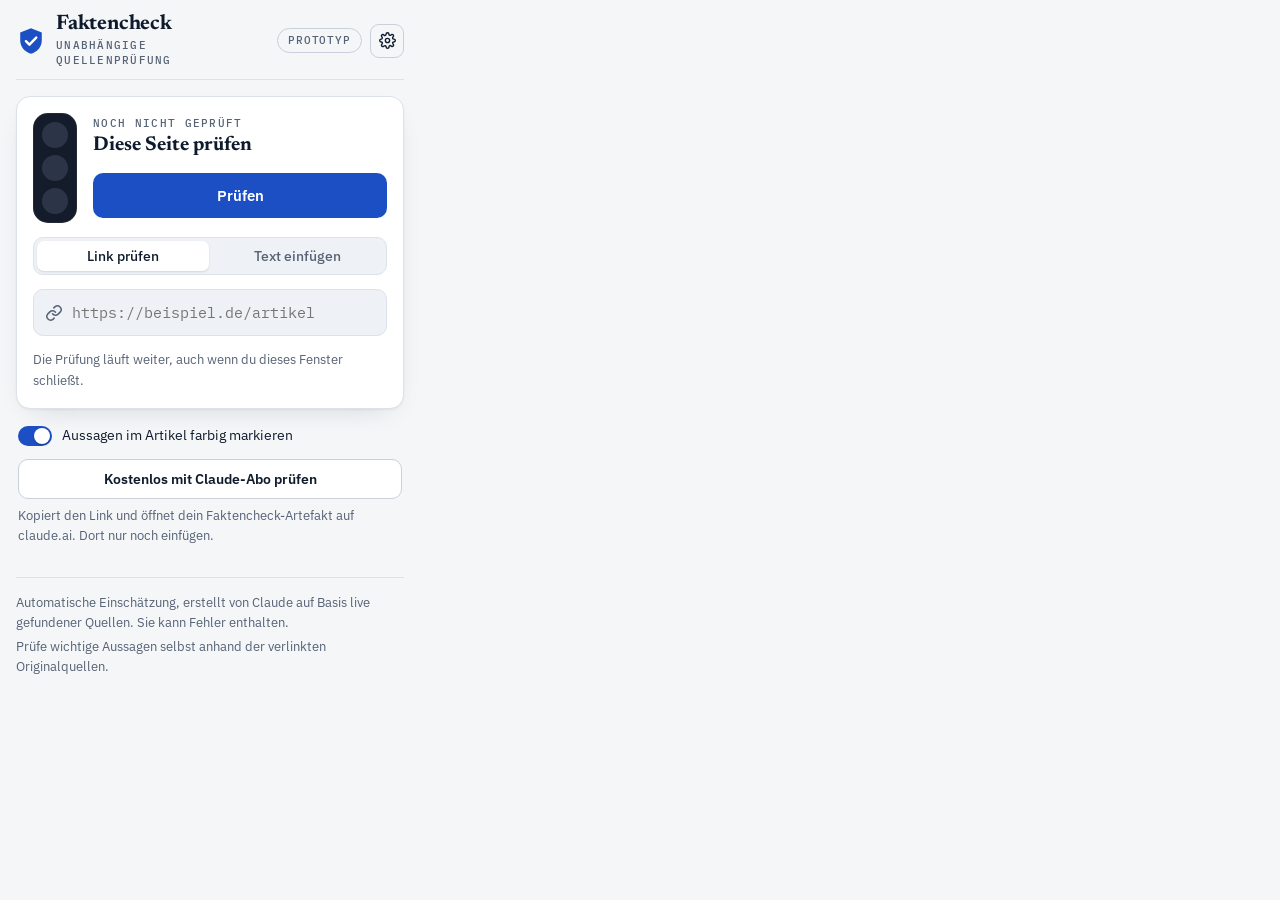
==== popup.html @ 57035a13 "Initial commit: Faktencheck Ampel prototype v2.2.0" ====
<!doctype html>
<html lang="de">
<head>
<meta charset="utf-8">
<meta name="viewport" content="width=device-width,initial-scale=1">
<title>Faktencheck</title>
<link rel="stylesheet" href="https://fonts.googleapis.com/css2?family=Newsreader:opsz,wght@6..72,500;6..72,700&family=IBM+Plex+Sans:wght@400;500;600&family=IBM+Plex+Mono:wght@400;500&display=swap">
<style>

/* Layout: toolbar popup version of the verification desk — same column as the artifact, sized for a 420px popup */
:root{
  --bg:#f5f6f8; --surface:#ffffff; --sunk:#eef1f5; --ink:#0f1b2d; --muted:#566275; --line:#dde2ea; --line-2:#c9d0db;
  --accent:#1c4fc4; --accent-ink:#ffffff; --accent-soft:#e8eefb;
  --true:#17754a; --true-bg:#e2f2e9; --false:#b3261e; --false-bg:#fbe6e4;
  --warn:#8f5b00; --warn-bg:#fbf0d8; --unk:#566275; --unk-bg:#eaedf2;
  --shadow:0 1px 2px rgba(15,27,45,.05),0 10px 28px -16px rgba(15,27,45,.22);
  --display:"Newsreader",Georgia,"Times New Roman",serif;
  --body:"IBM Plex Sans",system-ui,-apple-system,"Segoe UI",sans-serif;
  --mono:"IBM Plex Mono",ui-monospace,Menlo,Consolas,monospace;
}
@media (prefers-color-scheme:dark){:root:not([data-theme="light"]){
  --bg:#0c111a; --surface:#141b27; --sunk:#0f1520; --ink:#e8ecf3; --muted:#9aa5b8; --line:#253043; --line-2:#334058;
  --accent:#86a8ff; --accent-ink:#0c111a; --accent-soft:#1a2440;
  --true:#5fd197; --true-bg:#122b22; --false:#ff8f86; --false-bg:#36191b;
  --warn:#f0c063; --warn-bg:#33280f; --unk:#aab3c5; --unk-bg:#1f2736;
  --shadow:0 1px 2px rgba(0,0,0,.35),0 12px 30px -18px rgba(0,0,0,.6); color-scheme:dark}}
:root[data-theme="dark"]{
  --bg:#0c111a; --surface:#141b27; --sunk:#0f1520; --ink:#e8ecf3; --muted:#9aa5b8; --line:#253043; --line-2:#334058;
  --accent:#86a8ff; --accent-ink:#0c111a; --accent-soft:#1a2440;
  --true:#5fd197; --true-bg:#122b22; --false:#ff8f86; --false-bg:#36191b;
  --warn:#f0c063; --warn-bg:#33280f; --unk:#aab3c5; --unk-bg:#1f2736;
  --shadow:0 1px 2px rgba(0,0,0,.35),0 12px 30px -18px rgba(0,0,0,.6); color-scheme:dark}
[hidden]{display:none!important}
body{background:var(--bg);color:var(--ink);font:15px/1.6 var(--body);-webkit-font-smoothing:antialiased}
.wrap{max-width:780px;margin:0 auto;padding-block:0 56px;padding-left:max(16px,env(safe-area-inset-left,0px));padding-right:max(16px,env(safe-area-inset-right,0px));display:flex;flex-direction:column;gap:20px}

/* brand bar */
.topbar{display:flex;align-items:center;justify-content:space-between;gap:12px;padding-block:18px 14px;border-bottom:1px solid var(--line)}
.brand{display:flex;align-items:center;gap:10px;color:var(--ink);text-decoration:none}
.brand svg{width:30px;height:30px;flex:none}
.wordmark{font:700 21px/1 var(--display);letter-spacing:-.01em}
.wordmark small{display:block;font:500 10.5px/1.4 var(--mono);letter-spacing:.12em;text-transform:uppercase;color:var(--muted);margin-top:3px}
.badge{font:500 11px/1 var(--mono);letter-spacing:.08em;text-transform:uppercase;color:var(--muted);border:1px solid var(--line-2);border-radius:999px;padding:6px 10px;white-space:nowrap}

/* hero */
.hero{display:flex;flex-direction:column;gap:8px;padding-top:10px}
h1{font:700 clamp(30px,6.2vw,46px)/1.05 var(--display);margin:0;text-wrap:balance;letter-spacing:-.015em}
.lede{color:var(--muted);margin:0;max-width:62ch;font-size:16px}

.eyebrow{font:500 11px/1 var(--mono);letter-spacing:.12em;text-transform:uppercase;color:var(--muted)}

/* input desk */
.desk{background:var(--surface);border:1px solid var(--line);border-radius:14px;padding:18px;display:flex;flex-direction:column;gap:14px;box-shadow:var(--shadow)}
.tabs{display:inline-flex;gap:2px;padding:3px;background:var(--sunk);border:1px solid var(--line);border-radius:10px;align-self:flex-start}
.tab{font:500 13.5px var(--body);background:none;border:0;color:var(--muted);border-radius:7px;padding:6px 14px;cursor:pointer}
.tab[aria-selected="true"]{background:var(--surface);color:var(--ink);box-shadow:0 1px 2px rgba(15,27,45,.12)}
.row{display:flex;gap:8px;flex-wrap:wrap}
.field{position:relative;flex:1 1 280px;min-width:0;display:flex}
.field svg{position:absolute;left:12px;top:50%;width:18px;height:18px;margin-top:-9px;color:var(--muted);pointer-events:none}
input[type=url]{flex:1;min-width:0;font:15px var(--mono);color:var(--ink);background:var(--sunk);border:1px solid var(--line);border-radius:10px;padding:13px 12px 13px 38px}
textarea{flex:1 1 100%;font:15px/1.55 var(--body);color:var(--ink);background:var(--sunk);border:1px solid var(--line);border-radius:10px;padding:12px;min-height:150px;resize:vertical;width:100%;box-sizing:border-box}
input:focus,textarea:focus{border-color:var(--accent);outline:0;box-shadow:0 0 0 3px var(--accent-soft)}
button:focus-visible,a:focus-visible{outline:2px solid var(--accent);outline-offset:2px}
.btn{font:600 15px var(--body);background:var(--accent);color:var(--accent-ink);border:0;border-radius:10px;padding:13px 22px;cursor:pointer;display:inline-flex;align-items:center;gap:8px}
.btn:hover:not(:disabled){filter:brightness(1.08)}
.btn.ghost{background:var(--surface);color:var(--ink);border:1px solid var(--line-2)}
.btn:disabled{opacity:.5;cursor:default}
.note{font-size:13px;color:var(--muted);margin:0;display:flex;gap:7px;align-items:flex-start}
.note svg{width:15px;height:15px;flex:none;margin-top:2px}
.note.warn{color:var(--warn)}

/* progress */
.log{display:flex;flex-direction:column;gap:7px;padding:12px 14px;background:var(--sunk);border:1px solid var(--line);border-radius:10px;font-size:13.5px;color:var(--muted);overflow-wrap:anywhere}
.log div{display:flex;gap:10px;align-items:center}
.log div::before{content:"";flex:none;width:14px;height:14px;border-radius:50%;box-sizing:border-box;border:2px solid var(--true);background:var(--true)}
.log .on{color:var(--ink);font-weight:500}
.log .on::before{background:none;border-color:var(--line-2);border-top-color:var(--accent);animation:spin .8s linear infinite}
@keyframes spin{to{transform:rotate(360deg)}}
.log .err::before{background:var(--false);border-color:var(--false)}

/* verdict */
.verdict{border-radius:14px;padding:20px;display:grid;grid-template-columns:auto 1fr;gap:14px 20px;align-items:start;background:var(--surface);border:1px solid var(--line);box-shadow:var(--shadow)}
.vhead{grid-column:1/-1;display:flex;justify-content:space-between;gap:8px 16px;flex-wrap:wrap;padding-bottom:12px;border-bottom:1px solid var(--line)}
.vhead .when{font:12px var(--mono);color:var(--muted);font-variant-numeric:tabular-nums}
.ampel{display:flex;flex-direction:column;gap:8px;padding:10px;border-radius:16px;background:#141c2b;align-self:start;box-shadow:inset 0 0 0 1px rgba(255,255,255,.06)}
.ampel i{width:28px;height:28px;border-radius:50%;background:#2c3547;display:block;transition:background .3s,box-shadow .3s}
.ampel i.on.r{background:#e5383b;box-shadow:0 0 16px #e5383b}
.ampel i.on.y{background:#f4b400;box-shadow:0 0 16px #f4b400}
.ampel i.on.g{background:#2fb35e;box-shadow:0 0 16px #2fb35e}
.ampel.run i.r{animation:litR 1.8s infinite}
.ampel.run i.y{animation:litY 1.8s infinite .6s}
.ampel.run i.g{animation:litG 1.8s infinite 1.2s}
@keyframes litR{0%,30%{background:#e5383b;box-shadow:0 0 16px #e5383b}36%,100%{}}
@keyframes litY{0%,30%{background:#f4b400;box-shadow:0 0 16px #f4b400}36%,100%{}}
@keyframes litG{0%,30%{background:#2fb35e;box-shadow:0 0 16px #2fb35e}36%,100%{}}
@media (prefers-reduced-motion:reduce){.ampel.run i{animation:none}.ampel.run i.y{background:#f4b400}.log .on::before{animation:none}}
.vtext{display:flex;flex-direction:column;gap:8px;min-width:0}
.vlabel{font:600 12px/1 var(--mono);letter-spacing:.1em;text-transform:uppercase}
.score{display:flex;flex-direction:column;gap:7px;padding:12px 14px;border-radius:10px;background:var(--sunk);border:1px solid var(--line);max-width:360px}
.score-top{display:flex;align-items:baseline;gap:8px;flex-wrap:wrap}
.score-lbl{font:600 11px/1 var(--mono);letter-spacing:.1em;text-transform:uppercase;color:var(--muted)}
.score-num{font:700 46px/1 var(--display);font-variant-numeric:tabular-nums}
.score-max{font:500 15px var(--body);color:var(--muted)}
.score-bar{height:8px;border-radius:4px;background:var(--line);overflow:hidden}
.score-bar span{display:block;height:100%;border-radius:4px}
.verdict h2{font:700 25px/1.18 var(--display);margin:2px 0 0;text-wrap:balance}
.verdict p{margin:0;color:var(--ink);max-width:66ch}
.points{margin:0;padding:0;list-style:none;display:flex;flex-direction:column;gap:4px;color:var(--muted);font-size:14px}
.points li{display:flex;gap:8px}
.points li::before{content:"";flex:none;width:5px;height:5px;border-radius:50%;background:var(--line-2);margin-top:9px}
.src{font:12.5px var(--mono);color:var(--muted);grid-column:1/-1;overflow-wrap:anywhere;padding-top:12px;border-top:1px solid var(--line)}
.tally{grid-column:1/-1;display:flex;gap:8px;flex-wrap:wrap}
.chip{font:600 12px/1 var(--body);border-radius:999px;padding:6px 10px;white-space:nowrap}
.t-wahr{color:var(--true);background:var(--true-bg)} .t-falsch{color:var(--false);background:var(--false-bg)}
.t-irrefuehrend{color:var(--warn);background:var(--warn-bg)} .t-unklar{color:var(--unk);background:var(--unk-bg)}

/* claims */
.sec-h{font:700 20px/1.2 var(--display);margin:8px 0 0;display:flex;align-items:baseline;gap:10px;flex-wrap:wrap}
.sec-h span{font:500 12px var(--mono);color:var(--muted);letter-spacing:.04em}
.claims{display:flex;flex-direction:column;gap:14px}
.claim{background:var(--surface);border:1px solid var(--line);border-radius:14px;overflow:hidden;box-shadow:var(--shadow)}
.claim-head{padding:18px 18px 14px;display:flex;flex-direction:column;gap:9px;box-shadow:inset 4px 0 0 var(--c,var(--line))}
.claim-head .top{display:flex;justify-content:space-between;gap:10px;align-items:center;flex-wrap:wrap}
.claim h3{font:600 19px/1.32 var(--display);margin:0;text-wrap:balance}
.quote{margin:0;padding:8px 12px;background:var(--sunk);border-radius:8px;color:var(--muted);font-style:italic;font-size:14px}
.expl{margin:0}
.ev{display:grid;grid-template-columns:1fr 1fr;border-top:1px solid var(--line);background:color-mix(in srgb,var(--sunk) 55%,var(--surface))}
.ev>div{padding:14px 18px 16px;min-width:0;display:flex;flex-direction:column;gap:12px}
.ev>div+div{border-left:1px solid var(--line)}
.ev h4{margin:0;font:600 11px/1 var(--mono);letter-spacing:.1em;text-transform:uppercase;display:flex;align-items:center;gap:7px}
.ev h4::before{content:"";width:8px;height:8px;border-radius:50%;background:currentColor}
.ev .sup h4{color:var(--true)} .ev .con h4{color:var(--false)}
.item{display:grid;grid-template-columns:28px 1fr;gap:2px 10px;min-width:0;align-items:start}
.av{grid-row:span 3;width:28px;height:28px;border-radius:7px;background:var(--accent-soft);color:var(--accent);font:700 13px/28px var(--body);text-align:center;text-transform:uppercase}
.item a,.item .nolink{font:600 14px/1.35 var(--body);color:var(--ink);overflow-wrap:anywhere;text-decoration:none}
.item a:hover{color:var(--accent);text-decoration:underline}
.item .dom{font:11.5px var(--mono);color:var(--muted);overflow-wrap:anywhere}
.item p{margin:2px 0 0;font-size:13.5px;color:var(--ink)}
.empty{font-size:13px;color:var(--muted);margin:0}
.more{padding:14px 18px;display:flex;flex-direction:column;gap:10px}
.more h4{margin:0;font:600 11px/1 var(--mono);letter-spacing:.1em;text-transform:uppercase;color:var(--muted)}
.more ul{margin:0;padding:0;list-style:none;display:flex;flex-wrap:wrap;gap:8px}
.more a{font:13px/1 var(--body);color:var(--ink);text-decoration:none;overflow-wrap:anywhere;display:inline-block;padding:7px 10px;border:1px solid var(--line);border-radius:8px;background:var(--sunk)}
.more a:hover{border-color:var(--accent);color:var(--accent)}

/* method */
.method{display:flex;flex-direction:column;gap:14px;padding-top:12px;border-top:1px solid var(--line);margin-top:8px}
.steps{list-style:none;margin:0;padding:0;display:grid;grid-template-columns:repeat(3,1fr);gap:12px;counter-reset:s}
.steps li{counter-increment:s;background:var(--surface);border:1px solid var(--line);border-radius:12px;padding:14px;display:flex;flex-direction:column;gap:4px;min-width:0}
.steps li::before{content:counter(s);width:26px;height:26px;border-radius:50%;background:var(--accent-soft);color:var(--accent);font:700 13px/26px var(--body);text-align:center;margin-bottom:4px}
.steps b{font:600 14.5px var(--body)}
.steps span{font-size:13.5px;color:var(--muted)}
.principles{list-style:none;margin:0;padding:0;display:flex;flex-wrap:wrap;gap:8px 18px}
.principles li{display:flex;gap:7px;align-items:center;font-size:13.5px;color:var(--ink)}
.principles svg{width:16px;height:16px;color:var(--true);flex:none}
footer{font-size:12.5px;color:var(--muted);display:flex;flex-direction:column;gap:4px;padding-top:14px;border-top:1px solid var(--line)}

@media (max-width:620px){.steps{grid-template-columns:1fr}.ev{grid-template-columns:1fr}.ev>div+div{border-left:0;border-top:1px solid var(--line)}.verdict{padding:16px;gap:12px 16px}}
@media (prefers-reduced-motion:no-preference){.claim,.verdict{animation:in .35s ease both}@keyframes in{from{transform:translateY(6px);opacity:.4}}}


/* popup sizing and additions */
html,body{margin:0}
body{width:420px;max-width:100vw}
.wrap{padding-left:16px;padding-right:16px;gap:16px;padding-block:0 28px}
.topbar{padding-block:14px 12px}
.topright{display:flex;gap:8px;align-items:center}
h1{font-size:28px}
.lede{font-size:14.5px}
.iconbtn{background:none;border:1px solid var(--line-2);color:var(--ink);border-radius:9px;width:34px;height:34px;display:grid;place-items:center;cursor:pointer;flex:none}
.iconbtn svg{width:17px;height:17px}
.iconbtn[aria-expanded="true"]{background:var(--accent-soft);border-color:var(--accent);color:var(--accent)}
.settings{background:var(--surface);border:1px solid var(--line);border-radius:14px;padding:16px;display:flex;flex-direction:column;gap:12px;box-shadow:var(--shadow)}
.settings h2{font:700 18px/1.2 var(--display);margin:0}
.settings p{margin:0;font-size:13.5px;color:var(--muted)}
.settings label{display:flex;flex-direction:column;gap:6px;font:600 13px var(--body)}
.settings input,.settings select{font:14px var(--mono);color:var(--ink);background:var(--sunk);border:1px solid var(--line);border-radius:10px;padding:11px 12px;width:100%;box-sizing:border-box}
.settings select{font-family:var(--body)}
.settings a{color:var(--accent)}
.settings ol{margin:0;padding-left:20px;font-size:13.5px;display:flex;flex-direction:column;gap:4px}
.saved{font-size:13px;color:var(--true)}
.switch{display:flex;align-items:center;gap:10px;font-size:13.5px;cursor:pointer;user-select:none}
.switch input{position:absolute;opacity:0;width:1px;height:1px}
.switch .knob{width:34px;height:20px;border-radius:999px;background:var(--line-2);position:relative;flex:none;transition:background .2s}
.switch .knob::after{content:"";position:absolute;top:2px;left:2px;width:16px;height:16px;border-radius:50%;background:var(--surface);box-shadow:0 1px 2px rgba(0,0,0,.25);transition:transform .2s}
.switch input:checked+.knob{background:var(--accent)}
.switch input:checked+.knob::after{transform:translateX(14px)}
.switch input:focus-visible+.knob{outline:2px solid var(--accent);outline-offset:2px}
.locate{align-self:flex-start;font:600 12.5px var(--body);color:var(--accent);background:var(--accent-soft);border:0;border-radius:8px;padding:6px 10px;cursor:pointer;display:inline-flex;gap:6px;align-items:center}
.locate:hover{filter:brightness(.97)}
.locate[disabled]{color:var(--muted);background:var(--sunk);cursor:default}
.free{display:flex;flex-direction:column;gap:6px;padding-top:12px;border-top:1px solid var(--line)}
.free .btn{justify-content:center;font-size:14px;padding:10px 14px}
.free span{font-size:12.5px;color:var(--muted)}
.verdict{padding:16px;gap:12px 16px}
.score-num{font-size:40px}
.verdict h2{font-size:22px}
.ev{grid-template-columns:1fr}.ev>div+div{border-left:0;border-top:1px solid var(--line)}
.steps{grid-template-columns:1fr}


/* control strip: the light and the check button come first */
.hud{background:var(--surface);border:1px solid var(--line);border-radius:14px;padding:16px;display:flex;flex-direction:column;gap:14px;box-shadow:var(--shadow)}
.hud-main{display:flex;gap:16px;align-items:center}
.hud .ampel{flex:none;padding:9px;gap:7px;border-radius:15px}
.hud .ampel i{width:26px;height:26px}
.hud-side{flex:1;min-width:0;display:flex;flex-direction:column;gap:4px}
.hud-title{font:700 20px/1.2 var(--display);overflow-wrap:anywhere}
.hud-sub{font:12.5px var(--mono);color:var(--muted);overflow-wrap:anywhere;font-variant-numeric:tabular-nums}
.hud-btns{display:flex;gap:8px;margin-top:8px}
.hud-btns .btn{flex:1;justify-content:center}
.hud .tabs{align-self:stretch;display:flex}.hud .tab{flex:1}
.opts{display:flex;flex-direction:column;gap:12px;padding:0 2px}
.opts .free{border-top:0;padding-top:0}
/* the verdict card below drops its own light: the strip above shows it */
.verdict .ampel{display:none}
.verdict{grid-template-columns:1fr}
.empty-state{font-size:13.5px;color:var(--muted);margin:0;padding:0 2px}
</style>
</head>
<body>


<div class="wrap">
  <header class="topbar">
    <div class="brand">
      <svg viewBox="0 0 32 32" aria-hidden="true"><path d="M16 2.5 4.5 6.8v8.4c0 7.2 4.9 12.6 11.5 14.3 6.6-1.7 11.5-7.1 11.5-14.3V6.8L16 2.5Z" fill="var(--accent)"/><path d="m10.6 16.2 3.7 3.7 7.3-7.6" fill="none" stroke="var(--accent-ink)" stroke-width="2.6" stroke-linecap="round" stroke-linejoin="round"/></svg>
      <span class="wordmark">Faktencheck<small>Unabhängige Quellenprüfung</small></span>
    </div>
    <div class="topright">
      <span class="badge">Prototyp</span>
      <button class="iconbtn" id="gear" type="button" aria-expanded="false" aria-controls="settings" title="Einstellungen">
        <svg viewBox="0 0 24 24" fill="none" stroke="currentColor" stroke-width="2" stroke-linecap="round" stroke-linejoin="round" aria-hidden="true"><circle cx="12" cy="12" r="3"/><path d="M19.4 15a1.7 1.7 0 0 0 .3 1.8l.1.1a2 2 0 1 1-2.8 2.8l-.1-.1a1.7 1.7 0 0 0-1.8-.3 1.7 1.7 0 0 0-1 1.5V21a2 2 0 1 1-4 0v-.1a1.7 1.7 0 0 0-1.1-1.5 1.7 1.7 0 0 0-1.8.3l-.1.1a2 2 0 1 1-2.8-2.8l.1-.1a1.7 1.7 0 0 0 .3-1.8 1.7 1.7 0 0 0-1.5-1H3a2 2 0 1 1 0-4h.1a1.7 1.7 0 0 0 1.5-1.1 1.7 1.7 0 0 0-.3-1.8l-.1-.1a2 2 0 1 1 2.8-2.8l.1.1a1.7 1.7 0 0 0 1.8.3H9a1.7 1.7 0 0 0 1-1.5V3a2 2 0 1 1 4 0v.1a1.7 1.7 0 0 0 1 1.5 1.7 1.7 0 0 0 1.8-.3l.1-.1a2 2 0 1 1 2.8 2.8l-.1.1a1.7 1.7 0 0 0-.3 1.8V9a1.7 1.7 0 0 0 1.5 1H21a2 2 0 1 1 0 4h-.1a1.7 1.7 0 0 0-1.5 1Z"/></svg>
      </button>
    </div>
  </header>

  <section class="settings" id="settings" hidden>
    <h2>Einrichtung</h2>
    <p>Die Prüfung im Fenster nutzt die Claude API mit eingebauter Websuche. Dafür brauchst du einen eigenen API-Schlüssel. Er bleibt nur in diesem Browser gespeichert.</p>
    <ol>
      <li>Auf <a href="https://platform.claude.com/settings/keys" target="_blank" rel="noopener">platform.claude.com</a> anmelden und Guthaben aufladen (z. B. 5 $).</li>
      <li>Unter „API Keys“ einen Schlüssel erstellen und kopieren.</li>
      <li>Hier einfügen und speichern.</li>
    </ol>
    <label for="apiKey">API-Schlüssel
      <input type="password" id="apiKey" placeholder="sk-ant-…" autocomplete="off" spellcheck="false">
    </label>
    <label for="model">Modell
      <select id="model">
        <option value="claude-sonnet-5-5">Sonnet 5.5 · gründlich · ca. 10–25 ct</option>
        <option value="claude-haiku-5-5">Haiku 5.5 · günstig · ca. 3–8 ct</option>
      </select>
    </label>
    <button class="btn" id="save" type="button">Speichern</button>
    <span class="saved" id="saved" hidden>Gespeichert.</span>
    <p>Ohne Schlüssel kannst du unten kostenlos über dein Claude-Abo prüfen.</p>
  </section>

  <section class="hud" aria-label="Prüfung">
    <div class="hud-main">
      <div class="ampel" id="lamp" role="img" aria-label="Ampel: noch nicht geprüft"><i class="r"></i><i class="y"></i><i class="g"></i></div>
      <div class="hud-side">
        <span class="eyebrow" id="hudLabel">Noch nicht geprüft</span>
        <strong class="hud-title" id="hudTitle">Diese Seite prüfen</strong>
        <span class="hud-sub" id="hudSub"></span>
        <div class="hud-btns">
          <button class="btn" id="go" type="submit" form="form">Prüfen</button>
          <button class="btn ghost" id="stop" type="button" hidden>Stopp</button>
        </div>
      </div>
    </div>
    <div class="tabs" role="tablist">
      <button class="tab" id="tab-url" role="tab" aria-selected="true">Link prüfen</button>
      <button class="tab" id="tab-text" role="tab" aria-selected="false">Text einfügen</button>
    </div>
    <form id="form" class="row">
      <label class="field" id="urlField">
        <svg viewBox="0 0 24 24" fill="none" stroke="currentColor" stroke-width="2" stroke-linecap="round" stroke-linejoin="round" aria-hidden="true"><path d="M10 13a5 5 0 0 0 7.5.5l3-3a5 5 0 0 0-7-7l-1.7 1.7"/><path d="M14 11a5 5 0 0 0-7.5-.5l-3 3a5 5 0 0 0 7 7l1.7-1.7"/></svg>
        <input type="url" id="url" placeholder="https://beispiel.de/artikel" autocomplete="off" aria-label="Link zur Webseite">
      </label>
      <textarea id="text" placeholder="Artikeltext hier einfügen …" aria-label="Artikeltext" hidden></textarea>
    </form>
    <p class="note" id="modeNote">Die Prüfung läuft weiter, auch wenn du dieses Fenster schließt.</p>
    <div class="log" id="log" hidden></div>
  </section>

  <section class="opts" aria-label="Optionen">
    <label class="switch" for="marks"><input type="checkbox" id="marks" checked><span class="knob" aria-hidden="true"></span>Aussagen im Artikel farbig markieren</label>
    <div class="free">
      <button class="btn ghost" id="free" type="button">Kostenlos mit Claude-Abo prüfen</button>
      <span id="freeNote">Kopiert den Link und öffnet dein Faktencheck-Artefakt auf claude.ai. Dort nur noch einfügen.</span>
    </div>
  </section>

  <section id="result" aria-live="polite"></section>

  <footer>
    <span>Automatische Einschätzung, erstellt von Claude auf Basis live gefundener Quellen. Sie kann Fehler enthalten.</span>
    <span>Prüfe wichtige Aussagen selbst anhand der verlinkten Originalquellen.</span>
  </footer>
</div>


<script src="popup.js"></script>
</body>
</html>
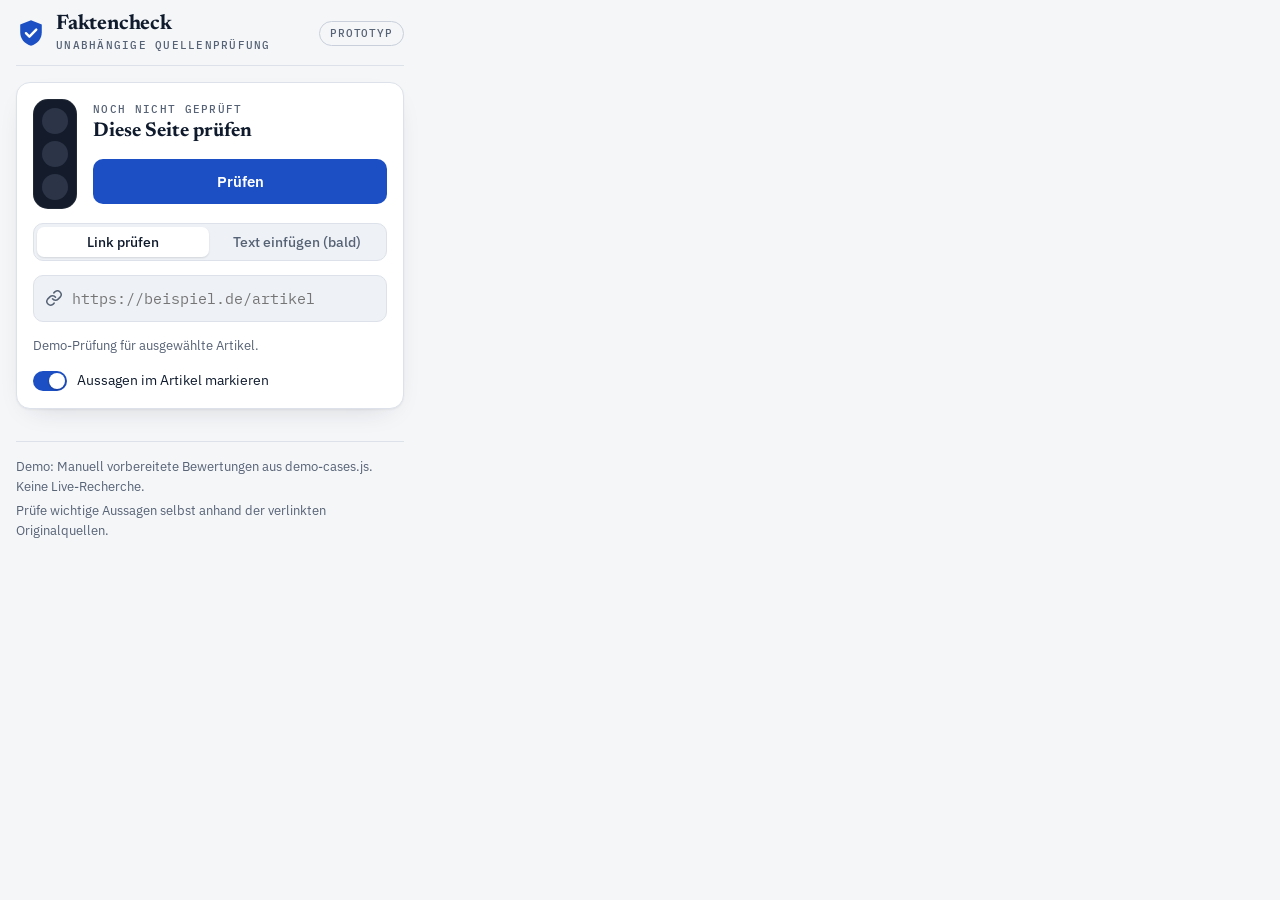
==== commit cb6192ab: "immadite pop up with demo case" ====
--- a/popup.html
+++ b/popup.html
@@ -229,33 +229,8 @@
     </div>
     <div class="topright">
       <span class="badge">Prototyp</span>
-      <button class="iconbtn" id="gear" type="button" aria-expanded="false" aria-controls="settings" title="Einstellungen">
-        <svg viewBox="0 0 24 24" fill="none" stroke="currentColor" stroke-width="2" stroke-linecap="round" stroke-linejoin="round" aria-hidden="true"><circle cx="12" cy="12" r="3"/><path d="M19.4 15a1.7 1.7 0 0 0 .3 1.8l.1.1a2 2 0 1 1-2.8 2.8l-.1-.1a1.7 1.7 0 0 0-1.8-.3 1.7 1.7 0 0 0-1 1.5V21a2 2 0 1 1-4 0v-.1a1.7 1.7 0 0 0-1.1-1.5 1.7 1.7 0 0 0-1.8.3l-.1.1a2 2 0 1 1-2.8-2.8l.1-.1a1.7 1.7 0 0 0 .3-1.8 1.7 1.7 0 0 0-1.5-1H3a2 2 0 1 1 0-4h.1a1.7 1.7 0 0 0 1.5-1.1 1.7 1.7 0 0 0-.3-1.8l-.1-.1a2 2 0 1 1 2.8-2.8l.1.1a1.7 1.7 0 0 0 1.8.3H9a1.7 1.7 0 0 0 1-1.5V3a2 2 0 1 1 4 0v.1a1.7 1.7 0 0 0 1 1.5 1.7 1.7 0 0 0 1.8-.3l.1-.1a2 2 0 1 1 2.8 2.8l-.1.1a1.7 1.7 0 0 0-.3 1.8V9a1.7 1.7 0 0 0 1.5 1H21a2 2 0 1 1 0 4h-.1a1.7 1.7 0 0 0-1.5 1Z"/></svg>
-      </button>
     </div>
   </header>
-
-  <section class="settings" id="settings" hidden>
-    <h2>Einrichtung</h2>
-    <p>Die Prüfung im Fenster nutzt die Claude API mit eingebauter Websuche. Dafür brauchst du einen eigenen API-Schlüssel. Er bleibt nur in diesem Browser gespeichert.</p>
-    <ol>
-      <li>Auf <a href="https://platform.claude.com/settings/keys" target="_blank" rel="noopener">platform.claude.com</a> anmelden und Guthaben aufladen (z. B. 5 $).</li>
-      <li>Unter „API Keys“ einen Schlüssel erstellen und kopieren.</li>
-      <li>Hier einfügen und speichern.</li>
-    </ol>
-    <label for="apiKey">API-Schlüssel
-      <input type="password" id="apiKey" placeholder="sk-ant-…" autocomplete="off" spellcheck="false">
-    </label>
-    <label for="model">Modell
-      <select id="model">
-        <option value="claude-sonnet-5-5">Sonnet 5.5 · gründlich · ca. 10–25 ct</option>
-        <option value="claude-haiku-5-5">Haiku 5.5 · günstig · ca. 3–8 ct</option>
-      </select>
-    </label>
-    <button class="btn" id="save" type="button">Speichern</button>
-    <span class="saved" id="saved" hidden>Gespeichert.</span>
-    <p>Ohne Schlüssel kannst du unten kostenlos über dein Claude-Abo prüfen.</p>
-  </section>
 
   <section class="hud" aria-label="Prüfung">
     <div class="hud-main">
@@ -272,7 +247,7 @@
     </div>
     <div class="tabs" role="tablist">
       <button class="tab" id="tab-url" role="tab" aria-selected="true">Link prüfen</button>
-      <button class="tab" id="tab-text" role="tab" aria-selected="false">Text einfügen</button>
+      <button class="tab" id="tab-text" role="tab" aria-selected="false" disabled title="Die Demo benötigt einen hinterlegten Artikel-Link.">Text einfügen (bald)</button>
     </div>
     <form id="form" class="row">
       <label class="field" id="urlField">
@@ -281,27 +256,23 @@
       </label>
       <textarea id="text" placeholder="Artikeltext hier einfügen …" aria-label="Artikeltext" hidden></textarea>
     </form>
-    <p class="note" id="modeNote">Die Prüfung läuft weiter, auch wenn du dieses Fenster schließt.</p>
+    <p class="note" id="modeNote">Demo-Prüfung für ausgewählte Artikel.</p>
+    <label class="switch"><input type="checkbox" id="marks" checked><span class="knob" aria-hidden="true"></span>Aussagen im Artikel markieren</label>
     <div class="log" id="log" hidden></div>
   </section>
 
-  <section class="opts" aria-label="Optionen">
-    <label class="switch" for="marks"><input type="checkbox" id="marks" checked><span class="knob" aria-hidden="true"></span>Aussagen im Artikel farbig markieren</label>
-    <div class="free">
-      <button class="btn ghost" id="free" type="button">Kostenlos mit Claude-Abo prüfen</button>
-      <span id="freeNote">Kopiert den Link und öffnet dein Faktencheck-Artefakt auf claude.ai. Dort nur noch einfügen.</span>
-    </div>
-  </section>
+
 
   <section id="result" aria-live="polite"></section>
 
   <footer>
-    <span>Automatische Einschätzung, erstellt von Claude auf Basis live gefundener Quellen. Sie kann Fehler enthalten.</span>
+    <span>Demo: Manuell vorbereitete Bewertungen aus demo-cases.js. Keine Live-Recherche.</span>
     <span>Prüfe wichtige Aussagen selbst anhand der verlinkten Originalquellen.</span>
   </footer>
 </div>
 
 
+<script src="demo-cases.js"></script>
 <script src="popup.js"></script>
 </body>
 </html>
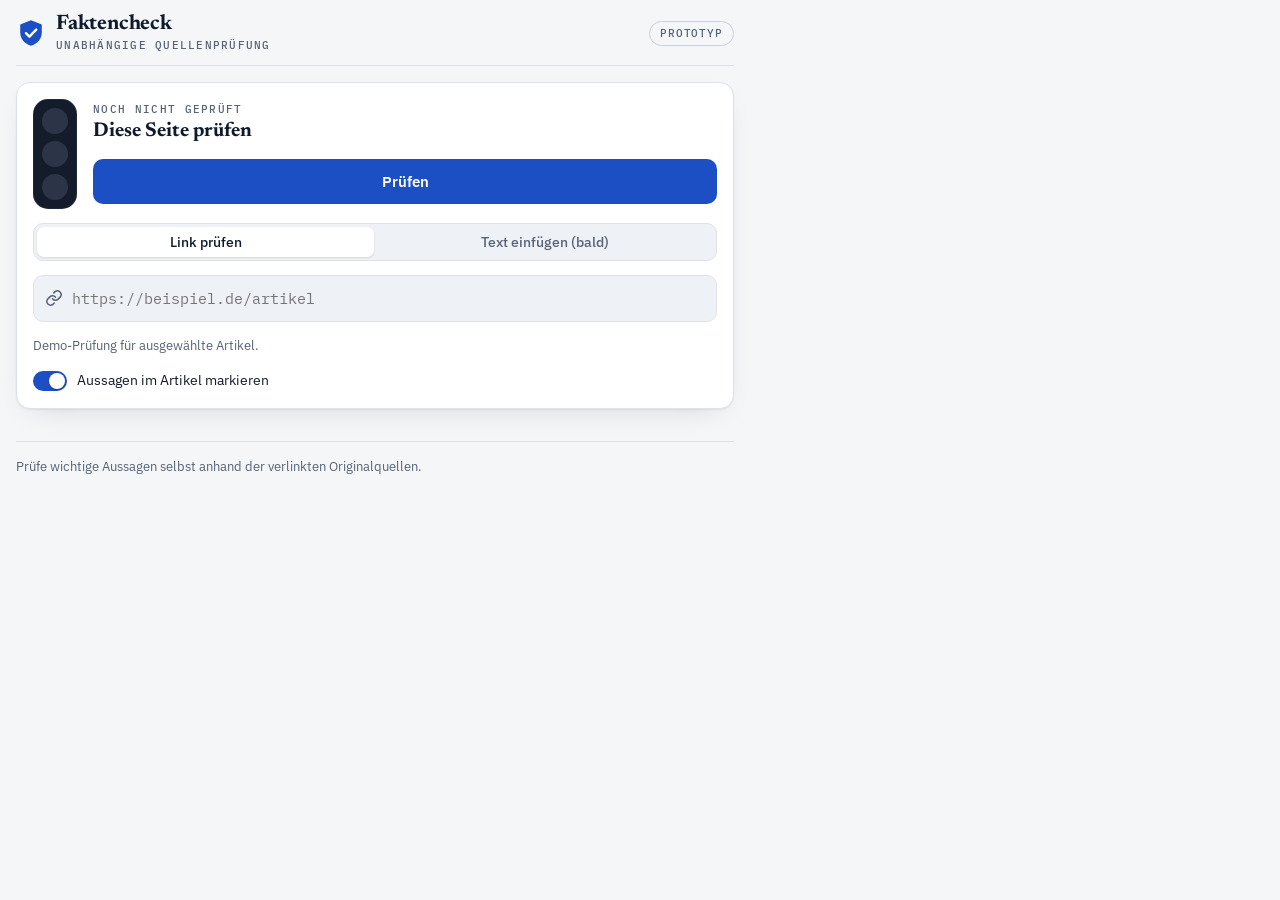
==== commit b4ffcc09: "last version of prototype with 3 demo cases" ====
--- a/popup.html
+++ b/popup.html
@@ -12,7 +12,7 @@
   --bg:#f5f6f8; --surface:#ffffff; --sunk:#eef1f5; --ink:#0f1b2d; --muted:#566275; --line:#dde2ea; --line-2:#c9d0db;
   --accent:#1c4fc4; --accent-ink:#ffffff; --accent-soft:#e8eefb;
   --true:#17754a; --true-bg:#e2f2e9; --false:#b3261e; --false-bg:#fbe6e4;
-  --warn:#8f5b00; --warn-bg:#fbf0d8; --unk:#566275; --unk-bg:#eaedf2;
+  --warn:#8f5b00; --warn-bg:#fbf0d8; --unk:var(--warn); --unk-bg:var(--warn-bg);
   --shadow:0 1px 2px rgba(15,27,45,.05),0 10px 28px -16px rgba(15,27,45,.22);
   --display:"Newsreader",Georgia,"Times New Roman",serif;
   --body:"IBM Plex Sans",system-ui,-apple-system,"Segoe UI",sans-serif;
@@ -22,13 +22,13 @@
   --bg:#0c111a; --surface:#141b27; --sunk:#0f1520; --ink:#e8ecf3; --muted:#9aa5b8; --line:#253043; --line-2:#334058;
   --accent:#86a8ff; --accent-ink:#0c111a; --accent-soft:#1a2440;
   --true:#5fd197; --true-bg:#122b22; --false:#ff8f86; --false-bg:#36191b;
-  --warn:#f0c063; --warn-bg:#33280f; --unk:#aab3c5; --unk-bg:#1f2736;
+  --warn:#f0c063; --warn-bg:#33280f; --unk:var(--warn); --unk-bg:var(--warn-bg);
   --shadow:0 1px 2px rgba(0,0,0,.35),0 12px 30px -18px rgba(0,0,0,.6); color-scheme:dark}}
 :root[data-theme="dark"]{
   --bg:#0c111a; --surface:#141b27; --sunk:#0f1520; --ink:#e8ecf3; --muted:#9aa5b8; --line:#253043; --line-2:#334058;
   --accent:#86a8ff; --accent-ink:#0c111a; --accent-soft:#1a2440;
   --true:#5fd197; --true-bg:#122b22; --false:#ff8f86; --false-bg:#36191b;
-  --warn:#f0c063; --warn-bg:#33280f; --unk:#aab3c5; --unk-bg:#1f2736;
+  --warn:#f0c063; --warn-bg:#33280f; --unk:var(--warn); --unk-bg:var(--warn-bg);
   --shadow:0 1px 2px rgba(0,0,0,.35),0 12px 30px -18px rgba(0,0,0,.6); color-scheme:dark}
 [hidden]{display:none!important}
 body{background:var(--bg);color:var(--ink);font:15px/1.6 var(--body);-webkit-font-smoothing:antialiased}
@@ -161,7 +161,7 @@
 
 /* popup sizing and additions */
 html,body{margin:0}
-body{width:420px;max-width:100vw}
+body{width:750px;max-width:97vw}
 .wrap{padding-left:16px;padding-right:16px;gap:16px;padding-block:0 28px}
 .topbar{padding-block:14px 12px}
 .topright{display:flex;gap:8px;align-items:center}
@@ -266,13 +266,13 @@
   <section id="result" aria-live="polite"></section>
 
   <footer>
-    <span>Demo: Manuell vorbereitete Bewertungen aus demo-cases.js. Keine Live-Recherche.</span>
     <span>Prüfe wichtige Aussagen selbst anhand der verlinkten Originalquellen.</span>
   </footer>
 </div>
 
 
 <script src="demo-cases.js"></script>
+<script src="page-reader.js"></script>
 <script src="popup.js"></script>
 </body>
 </html>
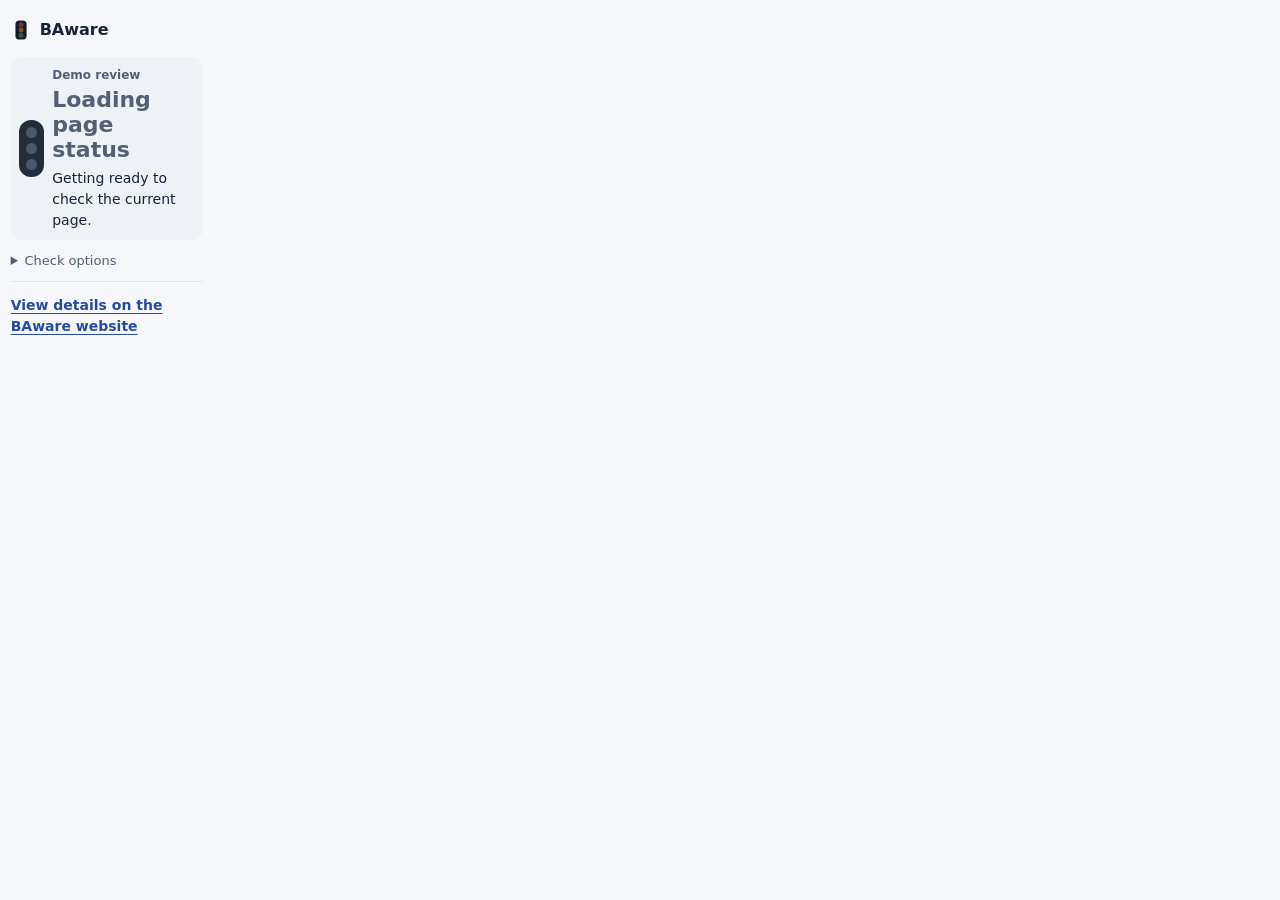
==== commit 35b2c3a8: "minimal UI and connected website" ====
--- a/popup.html
+++ b/popup.html
@@ -1,278 +1,95 @@
 <!doctype html>
-<html lang="de">
+<html lang="en">
 <head>
-<meta charset="utf-8">
-<meta name="viewport" content="width=device-width,initial-scale=1">
-<title>Faktencheck</title>
-<link rel="stylesheet" href="https://fonts.googleapis.com/css2?family=Newsreader:opsz,wght@6..72,500;6..72,700&family=IBM+Plex+Sans:wght@400;500;600&family=IBM+Plex+Mono:wght@400;500&display=swap">
-<style>
-
-/* Layout: toolbar popup version of the verification desk — same column as the artifact, sized for a 420px popup */
-:root{
-  --bg:#f5f6f8; --surface:#ffffff; --sunk:#eef1f5; --ink:#0f1b2d; --muted:#566275; --line:#dde2ea; --line-2:#c9d0db;
-  --accent:#1c4fc4; --accent-ink:#ffffff; --accent-soft:#e8eefb;
-  --true:#17754a; --true-bg:#e2f2e9; --false:#b3261e; --false-bg:#fbe6e4;
-  --warn:#8f5b00; --warn-bg:#fbf0d8; --unk:var(--warn); --unk-bg:var(--warn-bg);
-  --shadow:0 1px 2px rgba(15,27,45,.05),0 10px 28px -16px rgba(15,27,45,.22);
-  --display:"Newsreader",Georgia,"Times New Roman",serif;
-  --body:"IBM Plex Sans",system-ui,-apple-system,"Segoe UI",sans-serif;
-  --mono:"IBM Plex Mono",ui-monospace,Menlo,Consolas,monospace;
-}
-@media (prefers-color-scheme:dark){:root:not([data-theme="light"]){
-  --bg:#0c111a; --surface:#141b27; --sunk:#0f1520; --ink:#e8ecf3; --muted:#9aa5b8; --line:#253043; --line-2:#334058;
-  --accent:#86a8ff; --accent-ink:#0c111a; --accent-soft:#1a2440;
-  --true:#5fd197; --true-bg:#122b22; --false:#ff8f86; --false-bg:#36191b;
-  --warn:#f0c063; --warn-bg:#33280f; --unk:var(--warn); --unk-bg:var(--warn-bg);
-  --shadow:0 1px 2px rgba(0,0,0,.35),0 12px 30px -18px rgba(0,0,0,.6); color-scheme:dark}}
-:root[data-theme="dark"]{
-  --bg:#0c111a; --surface:#141b27; --sunk:#0f1520; --ink:#e8ecf3; --muted:#9aa5b8; --line:#253043; --line-2:#334058;
-  --accent:#86a8ff; --accent-ink:#0c111a; --accent-soft:#1a2440;
-  --true:#5fd197; --true-bg:#122b22; --false:#ff8f86; --false-bg:#36191b;
-  --warn:#f0c063; --warn-bg:#33280f; --unk:var(--warn); --unk-bg:var(--warn-bg);
-  --shadow:0 1px 2px rgba(0,0,0,.35),0 12px 30px -18px rgba(0,0,0,.6); color-scheme:dark}
-[hidden]{display:none!important}
-body{background:var(--bg);color:var(--ink);font:15px/1.6 var(--body);-webkit-font-smoothing:antialiased}
-.wrap{max-width:780px;margin:0 auto;padding-block:0 56px;padding-left:max(16px,env(safe-area-inset-left,0px));padding-right:max(16px,env(safe-area-inset-right,0px));display:flex;flex-direction:column;gap:20px}
-
-/* brand bar */
-.topbar{display:flex;align-items:center;justify-content:space-between;gap:12px;padding-block:18px 14px;border-bottom:1px solid var(--line)}
-.brand{display:flex;align-items:center;gap:10px;color:var(--ink);text-decoration:none}
-.brand svg{width:30px;height:30px;flex:none}
-.wordmark{font:700 21px/1 var(--display);letter-spacing:-.01em}
-.wordmark small{display:block;font:500 10.5px/1.4 var(--mono);letter-spacing:.12em;text-transform:uppercase;color:var(--muted);margin-top:3px}
-.badge{font:500 11px/1 var(--mono);letter-spacing:.08em;text-transform:uppercase;color:var(--muted);border:1px solid var(--line-2);border-radius:999px;padding:6px 10px;white-space:nowrap}
-
-/* hero */
-.hero{display:flex;flex-direction:column;gap:8px;padding-top:10px}
-h1{font:700 clamp(30px,6.2vw,46px)/1.05 var(--display);margin:0;text-wrap:balance;letter-spacing:-.015em}
-.lede{color:var(--muted);margin:0;max-width:62ch;font-size:16px}
-
-.eyebrow{font:500 11px/1 var(--mono);letter-spacing:.12em;text-transform:uppercase;color:var(--muted)}
-
-/* input desk */
-.desk{background:var(--surface);border:1px solid var(--line);border-radius:14px;padding:18px;display:flex;flex-direction:column;gap:14px;box-shadow:var(--shadow)}
-.tabs{display:inline-flex;gap:2px;padding:3px;background:var(--sunk);border:1px solid var(--line);border-radius:10px;align-self:flex-start}
-.tab{font:500 13.5px var(--body);background:none;border:0;color:var(--muted);border-radius:7px;padding:6px 14px;cursor:pointer}
-.tab[aria-selected="true"]{background:var(--surface);color:var(--ink);box-shadow:0 1px 2px rgba(15,27,45,.12)}
-.row{display:flex;gap:8px;flex-wrap:wrap}
-.field{position:relative;flex:1 1 280px;min-width:0;display:flex}
-.field svg{position:absolute;left:12px;top:50%;width:18px;height:18px;margin-top:-9px;color:var(--muted);pointer-events:none}
-input[type=url]{flex:1;min-width:0;font:15px var(--mono);color:var(--ink);background:var(--sunk);border:1px solid var(--line);border-radius:10px;padding:13px 12px 13px 38px}
-textarea{flex:1 1 100%;font:15px/1.55 var(--body);color:var(--ink);background:var(--sunk);border:1px solid var(--line);border-radius:10px;padding:12px;min-height:150px;resize:vertical;width:100%;box-sizing:border-box}
-input:focus,textarea:focus{border-color:var(--accent);outline:0;box-shadow:0 0 0 3px var(--accent-soft)}
-button:focus-visible,a:focus-visible{outline:2px solid var(--accent);outline-offset:2px}
-.btn{font:600 15px var(--body);background:var(--accent);color:var(--accent-ink);border:0;border-radius:10px;padding:13px 22px;cursor:pointer;display:inline-flex;align-items:center;gap:8px}
-.btn:hover:not(:disabled){filter:brightness(1.08)}
-.btn.ghost{background:var(--surface);color:var(--ink);border:1px solid var(--line-2)}
-.btn:disabled{opacity:.5;cursor:default}
-.note{font-size:13px;color:var(--muted);margin:0;display:flex;gap:7px;align-items:flex-start}
-.note svg{width:15px;height:15px;flex:none;margin-top:2px}
-.note.warn{color:var(--warn)}
-
-/* progress */
-.log{display:flex;flex-direction:column;gap:7px;padding:12px 14px;background:var(--sunk);border:1px solid var(--line);border-radius:10px;font-size:13.5px;color:var(--muted);overflow-wrap:anywhere}
-.log div{display:flex;gap:10px;align-items:center}
-.log div::before{content:"";flex:none;width:14px;height:14px;border-radius:50%;box-sizing:border-box;border:2px solid var(--true);background:var(--true)}
-.log .on{color:var(--ink);font-weight:500}
-.log .on::before{background:none;border-color:var(--line-2);border-top-color:var(--accent);animation:spin .8s linear infinite}
-@keyframes spin{to{transform:rotate(360deg)}}
-.log .err::before{background:var(--false);border-color:var(--false)}
-
-/* verdict */
-.verdict{border-radius:14px;padding:20px;display:grid;grid-template-columns:auto 1fr;gap:14px 20px;align-items:start;background:var(--surface);border:1px solid var(--line);box-shadow:var(--shadow)}
-.vhead{grid-column:1/-1;display:flex;justify-content:space-between;gap:8px 16px;flex-wrap:wrap;padding-bottom:12px;border-bottom:1px solid var(--line)}
-.vhead .when{font:12px var(--mono);color:var(--muted);font-variant-numeric:tabular-nums}
-.ampel{display:flex;flex-direction:column;gap:8px;padding:10px;border-radius:16px;background:#141c2b;align-self:start;box-shadow:inset 0 0 0 1px rgba(255,255,255,.06)}
-.ampel i{width:28px;height:28px;border-radius:50%;background:#2c3547;display:block;transition:background .3s,box-shadow .3s}
-.ampel i.on.r{background:#e5383b;box-shadow:0 0 16px #e5383b}
-.ampel i.on.y{background:#f4b400;box-shadow:0 0 16px #f4b400}
-.ampel i.on.g{background:#2fb35e;box-shadow:0 0 16px #2fb35e}
-.ampel.run i.r{animation:litR 1.8s infinite}
-.ampel.run i.y{animation:litY 1.8s infinite .6s}
-.ampel.run i.g{animation:litG 1.8s infinite 1.2s}
-@keyframes litR{0%,30%{background:#e5383b;box-shadow:0 0 16px #e5383b}36%,100%{}}
-@keyframes litY{0%,30%{background:#f4b400;box-shadow:0 0 16px #f4b400}36%,100%{}}
-@keyframes litG{0%,30%{background:#2fb35e;box-shadow:0 0 16px #2fb35e}36%,100%{}}
-@media (prefers-reduced-motion:reduce){.ampel.run i{animation:none}.ampel.run i.y{background:#f4b400}.log .on::before{animation:none}}
-.vtext{display:flex;flex-direction:column;gap:8px;min-width:0}
-.vlabel{font:600 12px/1 var(--mono);letter-spacing:.1em;text-transform:uppercase}
-.score{display:flex;flex-direction:column;gap:7px;padding:12px 14px;border-radius:10px;background:var(--sunk);border:1px solid var(--line);max-width:360px}
-.score-top{display:flex;align-items:baseline;gap:8px;flex-wrap:wrap}
-.score-lbl{font:600 11px/1 var(--mono);letter-spacing:.1em;text-transform:uppercase;color:var(--muted)}
-.score-num{font:700 46px/1 var(--display);font-variant-numeric:tabular-nums}
-.score-max{font:500 15px var(--body);color:var(--muted)}
-.score-bar{height:8px;border-radius:4px;background:var(--line);overflow:hidden}
-.score-bar span{display:block;height:100%;border-radius:4px}
-.verdict h2{font:700 25px/1.18 var(--display);margin:2px 0 0;text-wrap:balance}
-.verdict p{margin:0;color:var(--ink);max-width:66ch}
-.points{margin:0;padding:0;list-style:none;display:flex;flex-direction:column;gap:4px;color:var(--muted);font-size:14px}
-.points li{display:flex;gap:8px}
-.points li::before{content:"";flex:none;width:5px;height:5px;border-radius:50%;background:var(--line-2);margin-top:9px}
-.src{font:12.5px var(--mono);color:var(--muted);grid-column:1/-1;overflow-wrap:anywhere;padding-top:12px;border-top:1px solid var(--line)}
-.tally{grid-column:1/-1;display:flex;gap:8px;flex-wrap:wrap}
-.chip{font:600 12px/1 var(--body);border-radius:999px;padding:6px 10px;white-space:nowrap}
-.t-wahr{color:var(--true);background:var(--true-bg)} .t-falsch{color:var(--false);background:var(--false-bg)}
-.t-irrefuehrend{color:var(--warn);background:var(--warn-bg)} .t-unklar{color:var(--unk);background:var(--unk-bg)}
-
-/* claims */
-.sec-h{font:700 20px/1.2 var(--display);margin:8px 0 0;display:flex;align-items:baseline;gap:10px;flex-wrap:wrap}
-.sec-h span{font:500 12px var(--mono);color:var(--muted);letter-spacing:.04em}
-.claims{display:flex;flex-direction:column;gap:14px}
-.claim{background:var(--surface);border:1px solid var(--line);border-radius:14px;overflow:hidden;box-shadow:var(--shadow)}
-.claim-head{padding:18px 18px 14px;display:flex;flex-direction:column;gap:9px;box-shadow:inset 4px 0 0 var(--c,var(--line))}
-.claim-head .top{display:flex;justify-content:space-between;gap:10px;align-items:center;flex-wrap:wrap}
-.claim h3{font:600 19px/1.32 var(--display);margin:0;text-wrap:balance}
-.quote{margin:0;padding:8px 12px;background:var(--sunk);border-radius:8px;color:var(--muted);font-style:italic;font-size:14px}
-.expl{margin:0}
-.ev{display:grid;grid-template-columns:1fr 1fr;border-top:1px solid var(--line);background:color-mix(in srgb,var(--sunk) 55%,var(--surface))}
-.ev>div{padding:14px 18px 16px;min-width:0;display:flex;flex-direction:column;gap:12px}
-.ev>div+div{border-left:1px solid var(--line)}
-.ev h4{margin:0;font:600 11px/1 var(--mono);letter-spacing:.1em;text-transform:uppercase;display:flex;align-items:center;gap:7px}
-.ev h4::before{content:"";width:8px;height:8px;border-radius:50%;background:currentColor}
-.ev .sup h4{color:var(--true)} .ev .con h4{color:var(--false)}
-.item{display:grid;grid-template-columns:28px 1fr;gap:2px 10px;min-width:0;align-items:start}
-.av{grid-row:span 3;width:28px;height:28px;border-radius:7px;background:var(--accent-soft);color:var(--accent);font:700 13px/28px var(--body);text-align:center;text-transform:uppercase}
-.item a,.item .nolink{font:600 14px/1.35 var(--body);color:var(--ink);overflow-wrap:anywhere;text-decoration:none}
-.item a:hover{color:var(--accent);text-decoration:underline}
-.item .dom{font:11.5px var(--mono);color:var(--muted);overflow-wrap:anywhere}
-.item p{margin:2px 0 0;font-size:13.5px;color:var(--ink)}
-.empty{font-size:13px;color:var(--muted);margin:0}
-.more{padding:14px 18px;display:flex;flex-direction:column;gap:10px}
-.more h4{margin:0;font:600 11px/1 var(--mono);letter-spacing:.1em;text-transform:uppercase;color:var(--muted)}
-.more ul{margin:0;padding:0;list-style:none;display:flex;flex-wrap:wrap;gap:8px}
-.more a{font:13px/1 var(--body);color:var(--ink);text-decoration:none;overflow-wrap:anywhere;display:inline-block;padding:7px 10px;border:1px solid var(--line);border-radius:8px;background:var(--sunk)}
-.more a:hover{border-color:var(--accent);color:var(--accent)}
-
-/* method */
-.method{display:flex;flex-direction:column;gap:14px;padding-top:12px;border-top:1px solid var(--line);margin-top:8px}
-.steps{list-style:none;margin:0;padding:0;display:grid;grid-template-columns:repeat(3,1fr);gap:12px;counter-reset:s}
-.steps li{counter-increment:s;background:var(--surface);border:1px solid var(--line);border-radius:12px;padding:14px;display:flex;flex-direction:column;gap:4px;min-width:0}
-.steps li::before{content:counter(s);width:26px;height:26px;border-radius:50%;background:var(--accent-soft);color:var(--accent);font:700 13px/26px var(--body);text-align:center;margin-bottom:4px}
-.steps b{font:600 14.5px var(--body)}
-.steps span{font-size:13.5px;color:var(--muted)}
-.principles{list-style:none;margin:0;padding:0;display:flex;flex-wrap:wrap;gap:8px 18px}
-.principles li{display:flex;gap:7px;align-items:center;font-size:13.5px;color:var(--ink)}
-.principles svg{width:16px;height:16px;color:var(--true);flex:none}
-footer{font-size:12.5px;color:var(--muted);display:flex;flex-direction:column;gap:4px;padding-top:14px;border-top:1px solid var(--line)}
-
-@media (max-width:620px){.steps{grid-template-columns:1fr}.ev{grid-template-columns:1fr}.ev>div+div{border-left:0;border-top:1px solid var(--line)}.verdict{padding:16px;gap:12px 16px}}
-@media (prefers-reduced-motion:no-preference){.claim,.verdict{animation:in .35s ease both}@keyframes in{from{transform:translateY(6px);opacity:.4}}}
-
-
-/* popup sizing and additions */
-html,body{margin:0}
-body{width:750px;max-width:97vw}
-.wrap{padding-left:16px;padding-right:16px;gap:16px;padding-block:0 28px}
-.topbar{padding-block:14px 12px}
-.topright{display:flex;gap:8px;align-items:center}
-h1{font-size:28px}
-.lede{font-size:14.5px}
-.iconbtn{background:none;border:1px solid var(--line-2);color:var(--ink);border-radius:9px;width:34px;height:34px;display:grid;place-items:center;cursor:pointer;flex:none}
-.iconbtn svg{width:17px;height:17px}
-.iconbtn[aria-expanded="true"]{background:var(--accent-soft);border-color:var(--accent);color:var(--accent)}
-.settings{background:var(--surface);border:1px solid var(--line);border-radius:14px;padding:16px;display:flex;flex-direction:column;gap:12px;box-shadow:var(--shadow)}
-.settings h2{font:700 18px/1.2 var(--display);margin:0}
-.settings p{margin:0;font-size:13.5px;color:var(--muted)}
-.settings label{display:flex;flex-direction:column;gap:6px;font:600 13px var(--body)}
-.settings input,.settings select{font:14px var(--mono);color:var(--ink);background:var(--sunk);border:1px solid var(--line);border-radius:10px;padding:11px 12px;width:100%;box-sizing:border-box}
-.settings select{font-family:var(--body)}
-.settings a{color:var(--accent)}
-.settings ol{margin:0;padding-left:20px;font-size:13.5px;display:flex;flex-direction:column;gap:4px}
-.saved{font-size:13px;color:var(--true)}
-.switch{display:flex;align-items:center;gap:10px;font-size:13.5px;cursor:pointer;user-select:none}
-.switch input{position:absolute;opacity:0;width:1px;height:1px}
-.switch .knob{width:34px;height:20px;border-radius:999px;background:var(--line-2);position:relative;flex:none;transition:background .2s}
-.switch .knob::after{content:"";position:absolute;top:2px;left:2px;width:16px;height:16px;border-radius:50%;background:var(--surface);box-shadow:0 1px 2px rgba(0,0,0,.25);transition:transform .2s}
-.switch input:checked+.knob{background:var(--accent)}
-.switch input:checked+.knob::after{transform:translateX(14px)}
-.switch input:focus-visible+.knob{outline:2px solid var(--accent);outline-offset:2px}
-.locate{align-self:flex-start;font:600 12.5px var(--body);color:var(--accent);background:var(--accent-soft);border:0;border-radius:8px;padding:6px 10px;cursor:pointer;display:inline-flex;gap:6px;align-items:center}
-.locate:hover{filter:brightness(.97)}
-.locate[disabled]{color:var(--muted);background:var(--sunk);cursor:default}
-.free{display:flex;flex-direction:column;gap:6px;padding-top:12px;border-top:1px solid var(--line)}
-.free .btn{justify-content:center;font-size:14px;padding:10px 14px}
-.free span{font-size:12.5px;color:var(--muted)}
-.verdict{padding:16px;gap:12px 16px}
-.score-num{font-size:40px}
-.verdict h2{font-size:22px}
-.ev{grid-template-columns:1fr}.ev>div+div{border-left:0;border-top:1px solid var(--line)}
-.steps{grid-template-columns:1fr}
-
-
-/* control strip: the light and the check button come first */
-.hud{background:var(--surface);border:1px solid var(--line);border-radius:14px;padding:16px;display:flex;flex-direction:column;gap:14px;box-shadow:var(--shadow)}
-.hud-main{display:flex;gap:16px;align-items:center}
-.hud .ampel{flex:none;padding:9px;gap:7px;border-radius:15px}
-.hud .ampel i{width:26px;height:26px}
-.hud-side{flex:1;min-width:0;display:flex;flex-direction:column;gap:4px}
-.hud-title{font:700 20px/1.2 var(--display);overflow-wrap:anywhere}
-.hud-sub{font:12.5px var(--mono);color:var(--muted);overflow-wrap:anywhere;font-variant-numeric:tabular-nums}
-.hud-btns{display:flex;gap:8px;margin-top:8px}
-.hud-btns .btn{flex:1;justify-content:center}
-.hud .tabs{align-self:stretch;display:flex}.hud .tab{flex:1}
-.opts{display:flex;flex-direction:column;gap:12px;padding:0 2px}
-.opts .free{border-top:0;padding-top:0}
-/* the verdict card below drops its own light: the strip above shows it */
-.verdict .ampel{display:none}
-.verdict{grid-template-columns:1fr}
-.empty-state{font-size:13.5px;color:var(--muted);margin:0;padding:0 2px}
-</style>
+  <meta charset="utf-8">
+  <meta name="viewport" content="width=device-width, initial-scale=1">
+  <title>BAware</title>
+  <link rel="stylesheet" href="website/theme.css">
+  <style>
+    body {
+      --layout-width: clamp(25px, var(--popup-width, 400px), 800px);
+      width: var(--layout-width);
+      padding: 18px clamp(8px, calc(var(--layout-width) / 20), 20px) 0;
+      font-size: 14px;
+      line-height: 1.5;
+      overflow-wrap: anywhere;
+    }
+    header { display: flex; flex-wrap: wrap; align-items: center; gap: 4px 9px; padding-bottom: 15px; font-size: 16px; }
+    header img { flex: none; }
+    header strong { flex: none; }
+    #site { margin-left: auto; color: var(--muted); font-size: 13px; text-align: right; overflow-wrap: anywhere; }
+    .status {
+      display: grid;
+      grid-template-columns: auto minmax(0, 1fr);
+      gap: clamp(8px, calc(var(--layout-width) / 28), 14px);
+      align-items: center;
+      padding: clamp(8px, calc(var(--layout-width) / 25), 16px);
+      border-radius: 12px;
+      background: var(--status-bg);
+    }
+    .scope { margin: 0; color: var(--muted); font-size: 12px; font-weight: 650; }
+    h1 { margin: 3px 0 6px; color: var(--status-ink); font-size: 22px; line-height: 1.15; overflow-wrap: anywhere; }
+    #status-description { margin: 0; color: var(--ink); overflow-wrap: anywhere; }
+    .traffic-light { display: grid; gap: 5px; padding: 7px; border-radius: 12px; background: #222d3c; }
+    .traffic-light i { width: 11px; height: 11px; border-radius: 50%; background: #4a586d; }
+    [data-tone="red"] .red { background: var(--red-light); }
+    [data-tone="yellow"] .yellow, [aria-busy="true"] .yellow { background: var(--yellow-light); }
+    [data-tone="green"] .green { background: var(--green-light); }
+    @media (prefers-reduced-motion: no-preference) {
+      [aria-busy="true"] .yellow { animation: pulse 1s ease-in-out infinite alternate; }
+      @keyframes pulse { to { opacity: .45; } }
+    }
+    .options { padding: 11px 0; color: var(--muted); }
+    .options summary { width: fit-content; cursor: pointer; font-size: 13px; }
+    form { display: grid; gap: 8px; margin: 12px 0; }
+    .field { width: 100%; min-width: 0; padding: 8px 10px; border: 1px solid var(--border); border-radius: 6px; background: var(--surface); color: var(--ink); }
+    .actions { display: flex; gap: 8px; flex-wrap: wrap; }
+    button { padding: 5px 10px; border: 1px solid var(--border); border-radius: 6px; background: var(--surface); color: var(--ink); cursor: pointer; }
+    button:disabled { opacity: .6; cursor: default; }
+    .marks { display: flex; gap: 8px; align-items: center; cursor: pointer; }
+    .marks input { margin: 0; accent-color: var(--link); }
+    footer { border-top: 1px solid var(--border); padding: 13px 0 15px; }
+    footer a { font-weight: 650; }
+  </style>
 </head>
 <body>
-
-
-<div class="wrap">
-  <header class="topbar">
-    <div class="brand">
-      <svg viewBox="0 0 32 32" aria-hidden="true"><path d="M16 2.5 4.5 6.8v8.4c0 7.2 4.9 12.6 11.5 14.3 6.6-1.7 11.5-7.1 11.5-14.3V6.8L16 2.5Z" fill="var(--accent)"/><path d="m10.6 16.2 3.7 3.7 7.3-7.6" fill="none" stroke="var(--accent-ink)" stroke-width="2.6" stroke-linecap="round" stroke-linejoin="round"/></svg>
-      <span class="wordmark">Faktencheck<small>Unabhängige Quellenprüfung</small></span>
-    </div>
-    <div class="topright">
-      <span class="badge">Prototyp</span>
-    </div>
+  <header>
+    <img src="icons/icon32.png" width="20" height="20" alt="">
+    <strong>BAware</strong>
+    <span id="site" hidden></span>
   </header>
 
-  <section class="hud" aria-label="Prüfung">
-    <div class="hud-main">
-      <div class="ampel" id="lamp" role="img" aria-label="Ampel: noch nicht geprüft"><i class="r"></i><i class="y"></i><i class="g"></i></div>
-      <div class="hud-side">
-        <span class="eyebrow" id="hudLabel">Noch nicht geprüft</span>
-        <strong class="hud-title" id="hudTitle">Diese Seite prüfen</strong>
-        <span class="hud-sub" id="hudSub"></span>
-        <div class="hud-btns">
-          <button class="btn" id="go" type="submit" form="form">Prüfen</button>
-          <button class="btn ghost" id="stop" type="button" hidden>Stopp</button>
+  <main>
+    <section class="status" id="status" data-tone="neutral" role="status" aria-atomic="true">
+      <div class="traffic-light" aria-hidden="true"><i class="red"></i><i class="yellow"></i><i class="green"></i></div>
+      <div>
+        <p class="scope" id="status-scope">Demo review</p>
+        <h1 id="status-title">Loading page status</h1>
+        <p id="status-description">Getting ready to check the current page.</p>
+      </div>
+    </section>
+
+    <details class="options">
+      <summary>Check options</summary>
+      <form id="form">
+        <label for="url">Page link</label>
+        <input class="field" type="url" id="url" placeholder="https://example.com/article" autocomplete="off" required>
+        <div class="actions">
+          <button id="go" type="submit" disabled>Check link</button>
+          <button id="stop" type="button" hidden>Stop check</button>
         </div>
-      </div>
-    </div>
-    <div class="tabs" role="tablist">
-      <button class="tab" id="tab-url" role="tab" aria-selected="true">Link prüfen</button>
-      <button class="tab" id="tab-text" role="tab" aria-selected="false" disabled title="Die Demo benötigt einen hinterlegten Artikel-Link.">Text einfügen (bald)</button>
-    </div>
-    <form id="form" class="row">
-      <label class="field" id="urlField">
-        <svg viewBox="0 0 24 24" fill="none" stroke="currentColor" stroke-width="2" stroke-linecap="round" stroke-linejoin="round" aria-hidden="true"><path d="M10 13a5 5 0 0 0 7.5.5l3-3a5 5 0 0 0-7-7l-1.7 1.7"/><path d="M14 11a5 5 0 0 0-7.5-.5l-3 3a5 5 0 0 0 7 7l1.7-1.7"/></svg>
-        <input type="url" id="url" placeholder="https://beispiel.de/artikel" autocomplete="off" aria-label="Link zur Webseite">
-      </label>
-      <textarea id="text" placeholder="Artikeltext hier einfügen …" aria-label="Artikeltext" hidden></textarea>
-    </form>
-    <p class="note" id="modeNote">Demo-Prüfung für ausgewählte Artikel.</p>
-    <label class="switch"><input type="checkbox" id="marks" checked><span class="knob" aria-hidden="true"></span>Aussagen im Artikel markieren</label>
-    <div class="log" id="log" hidden></div>
-  </section>
-
-
-
-  <section id="result" aria-live="polite"></section>
+      </form>
+      <label class="marks"><input id="marks" type="checkbox" checked> Highlight claims on the page</label>
+    </details>
+  </main>
 
   <footer>
-    <span>Prüfe wichtige Aussagen selbst anhand der verlinkten Originalquellen.</span>
+    <a id="report-link" href="website/index.html" target="_blank" rel="noopener noreferrer">View details on the BAware website</a>
   </footer>
-</div>
 
-
-<script src="demo-cases.js"></script>
-<script src="page-reader.js"></script>
-<script src="popup.js"></script>
+  <script src="demo-cases.js"></script>
+  <script src="website/review.js"></script>
+  <script src="page-reader.js"></script>
+  <script src="popup.js"></script>
 </body>
 </html>
--- a/website/theme.css
+++ b/website/theme.css
@@ -0,0 +1,52 @@
+:root {
+  color-scheme: light dark;
+  font-family: system-ui, -apple-system, "Segoe UI", sans-serif;
+  color: var(--ink);
+  background: var(--background);
+  --background: #f5f7fa;
+  --surface: #fff;
+  --quiet: #eef2f6;
+  --border: #dce3ec;
+  --ink: #162339;
+  --muted: #516076;
+  --link: #244b9d;
+  --green: #19634a;
+  --green-soft: #e8f5ed;
+  --green-light: #37b77f;
+  --yellow: #785000;
+  --yellow-soft: #fff3d4;
+  --yellow-light: #f0b72c;
+  --red: #a32c38;
+  --red-soft: #fff0ee;
+  --red-light: #eb6170;
+}
+
+@media (prefers-color-scheme: dark) {
+  :root {
+    --background: #121822;
+    --surface: #1a2331;
+    --quiet: #242f3e;
+    --border: #303d50;
+    --ink: #edf2f9;
+    --muted: #b4c0d0;
+    --link: #a8c7ff;
+    --green: #92e2b9;
+    --green-soft: #19352d;
+    --yellow: #ffd986;
+    --yellow-soft: #392e1c;
+    --red: #ffb1b4;
+    --red-soft: #3d2430;
+  }
+}
+
+*, *::before, *::after { box-sizing: border-box; }
+body { margin: 0; }
+button, input { font: inherit; }
+a { color: var(--link); text-underline-offset: .18em; }
+:focus-visible { outline: 2px solid var(--link); outline-offset: 3px; }
+[hidden] { display: none !important; }
+
+[data-tone] { --status-ink: var(--muted); --status-bg: var(--quiet); }
+[data-tone="green"] { --status-ink: var(--green); --status-bg: var(--green-soft); }
+[data-tone="yellow"] { --status-ink: var(--yellow); --status-bg: var(--yellow-soft); }
+[data-tone="red"] { --status-ink: var(--red); --status-bg: var(--red-soft); }
